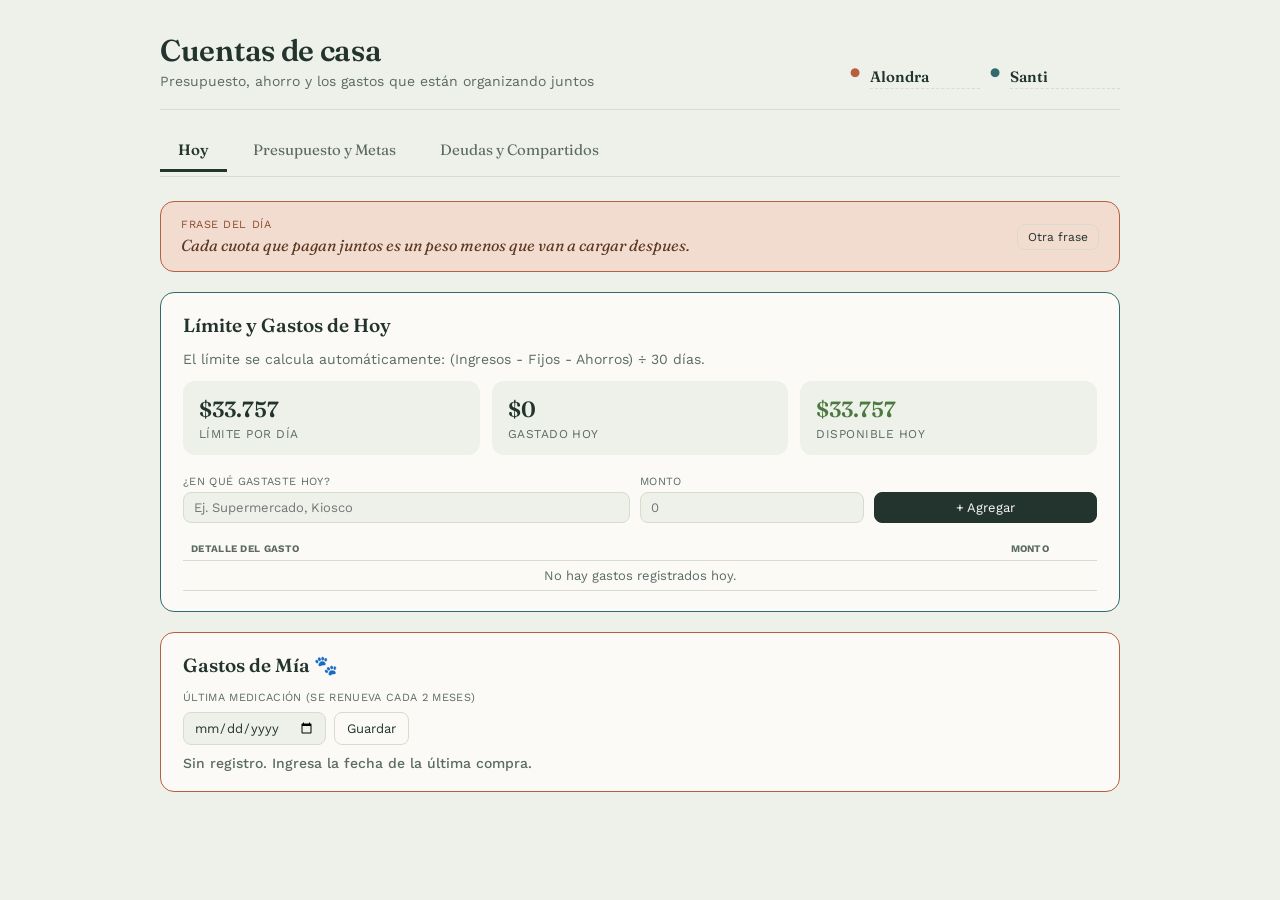
==== app-compartida.html @ b7a3400d "Mover archivos a la raiz" ====
<!DOCTYPE html>
<html lang="es">
<head>
<meta charset="UTF-8">
<meta name="viewport" content="width=device-width, initial-scale=1.0">
<title>Cuentas de casa</title>
<style>
@import url('https://fonts.googleapis.com/css2?family=Fraunces:opsz,wght@9..144,400;9..144,500;9..144,600&family=Work+Sans:wght@400;500;600&display=swap');

:root{
  --bg: #EEF1EA;
  --paper: #FBFAF6;
  --ink: #23342F;
  --ink-soft: #5B6B63;
  --line: #D8DBCE;
  --a: #B5603E;
  --a-soft: #F1DCCF;
  --b: #2F6B6E;
  --b-soft: #D9E8E6;
  --ocio: #6E5A9E;
  --ocio-soft: #E4DCF0;
  --good: #4A7A3D;
  --warn: #A8471F;
}
*{box-sizing:border-box;}
body{ margin:0; background:var(--bg); color:var(--ink); font-family:'Work Sans', sans-serif; padding: 32px 16px 80px; }
.wrap{max-width:960px; margin:0 auto;}
h1,h2,h3{font-family:'Fraunces', serif; font-weight:600; margin:0;}
h1{font-size:30px; letter-spacing:-.01em;}
h2{font-size:19px; margin-bottom:14px;}
h3{font-size:15px; margin-bottom:8px;}
.sub{color:var(--ink-soft); font-size:14px; margin-top:4px;}
header{display:flex; justify-content:space-between; align-items:flex-end; flex-wrap:wrap; gap:16px; margin-bottom:20px; padding-bottom:20px; border-bottom:1px solid var(--line);}
.names{display:flex; gap:10px; font-size:13px;}
.names input{border:none; background:transparent; font-family:'Fraunces', serif; font-size:15px; font-weight:600; width:110px; border-bottom:1px dashed var(--line); padding:2px 0; color:var(--ink);}
.names input:focus{outline:none; border-bottom-color:var(--ink);}
.tagA{color:var(--a);} .tagB{color:var(--b);}

.card{background:var(--paper); border:1px solid var(--line); border-radius:14px; padding:20px 22px; margin-bottom:20px; transition: box-shadow 0.2s;}
.card:hover { box-shadow: 0 8px 24px rgba(0,0,0,0.03); }

.quote-card{background:var(--a-soft); border:1px solid var(--a); border-radius:14px; padding:16px 20px; margin-bottom:20px; display:flex; justify-content:space-between; align-items:center; gap:14px; flex-wrap:wrap;}
.quote-label{font-size:11px; text-transform:uppercase; letter-spacing:.05em; color:#8A4B2C; margin-bottom:4px;}
.quote-text{font-family:'Fraunces', serif; font-style:italic; font-size:16px; color:#5C3821; max-width:640px;}

.balance{display:flex; align-items:center; gap:24px; padding:22px;}
.balance svg{flex-shrink:0;}
.balance-text{font-size:15px; line-height:1.5;}
.balance-text b{font-family:'Fraunces', serif; font-size:20px; display:block; margin-bottom:2px;}

.grid2{display:grid; grid-template-columns:1fr 1fr; gap:20px;}
@media(max-width:700px){.grid2{grid-template-columns:1fr;}}

.stat{background:var(--bg); border-radius:12px; padding:14px 16px;}
.stat .n{font-family:'Fraunces', serif; font-size:22px; font-weight:600;}
.stat .l{font-size:12px; color:var(--ink-soft); text-transform:uppercase; letter-spacing:.04em; margin-top: 4px;}
.stats-row{display:grid; grid-template-columns:repeat(3,1fr); gap:12px; margin-bottom:20px;}
.stats-row4{display:grid; grid-template-columns:repeat(4,1fr); gap:12px; margin-bottom:16px;}
@media(max-width:600px){
  .stats-row4{grid-template-columns:repeat(2,1fr);}
  .stats-row{grid-template-columns:1fr;}
}

.gasto{border:1px solid var(--line); border-radius:12px; padding:16px 18px; margin-bottom:14px; background:var(--paper); transition: transform 0.1s;}
.gasto:hover { transform: translateY(-2px); box-shadow: 0 4px 12px rgba(0,0,0,0.04); }
.gasto-top{display:flex; justify-content:space-between; align-items:flex-start; gap:10px; margin-bottom:10px;}
.gasto-nom{font-family:'Fraunces', serif; font-weight:600; font-size:17px;}
.gasto-cat{font-size:12px; color:var(--ink-soft); margin-top:2px;}
.gasto-monto{font-family:'Fraunces', serif; font-size:18px; text-align:right;}
.gasto-pend{font-size:12px; color:var(--ink-soft); text-align:right;}
.bar{height:8px; border-radius:5px; background:var(--line); overflow:hidden; margin:10px 0;}
.bar-fill{height:100%; background:var(--b); transition: width 0.4s ease;}
.gasto-row{display:flex; justify-content:space-between; align-items:center; font-size:13px; color:var(--ink-soft); flex-wrap:wrap; gap:8px;}
.pill{display:inline-flex; align-items:center; gap:5px; padding:3px 10px; border-radius:20px; font-size:12px;}
.pill-a{background:var(--a-soft); color:var(--a);}
.pill-b{background:var(--b-soft); color:var(--b);}
.pill-c{background:#EDEAE0; color:var(--ink-soft);}
.gasto-actions{display:flex; gap:8px;}

select, input[type=text], input[type=number], input[type=date]{
  font-family:'Work Sans', sans-serif; border:1px solid var(--line); background:var(--bg);
  border-radius:8px; padding:7px 10px; font-size:13px; color:var(--ink); transition: border-color 0.2s;
}
select:focus, input:focus { outline:none; border-color: var(--ink); }
button{
  font-family:'Work Sans', sans-serif; border:1px solid var(--line); background:transparent;
  border-radius:8px; padding:7px 12px; font-size:13px; cursor:pointer; color:var(--ink); transition: all 0.2s;
}
button:hover{background:var(--bg);}
button:active{transform: scale(0.97);}
button.primary{background:var(--ink); color:var(--paper); border-color:var(--ink);}
button.primary:hover{opacity:.88; background:var(--ink);}
button.small{padding:5px 10px; font-size:12px;}
button.danger{color: var(--warn); border-color: var(--line);}
button.danger:hover{background: #FDF2F0; border-color: var(--warn);}

.addform{display:none; margin-top:14px; padding-top:14px; border-top:1px dashed var(--line);}
.addform.show{display:block; animation: fadeIn 0.3s ease;}
@keyframes fadeIn { from { opacity: 0; transform: translateY(-5px); } to { opacity: 1; transform: translateY(0); } }

.form-row{display:flex; gap:10px; margin-bottom:10px; flex-wrap:wrap;}
.form-row > div{display:flex; flex-direction:column; gap:4px; flex: 1; min-width: 140px;}
.form-row label{font-size:11px; color:var(--ink-soft); text-transform:uppercase; letter-spacing:.03em;}

.legend{display:flex; gap:16px; font-size:12px; color:var(--ink-soft); margin-top:10px; flex-wrap:wrap;}
.legend span{display:inline-flex; align-items:center; gap:5px;}
.dot{width:9px; height:9px; border-radius:50%; display:inline-block;}

.hist{font-size:12px; color:var(--ink-soft); margin-top:8px;}
.hist div{display:flex; justify-content:space-between; padding:3px 0; border-top:1px solid var(--line);}

.check-table{width:100%; border-collapse:collapse; font-size:13px; margin-top:6px;}
.check-table th{text-align:left; font-size:10px; color:var(--ink-soft); text-transform:uppercase; letter-spacing:.03em; padding:6px 8px; border-bottom:1px solid var(--line);}
.check-table td{padding:7px 8px; border-bottom:1px solid var(--line); vertical-align:middle;}
.check-table tr.done .item-name{text-decoration:line-through; color:var(--ink-soft);}
.check-table input[type=checkbox]{width:16px; height:16px; accent-color:var(--b); cursor:pointer;}
.check-table input[type=number]{width:100%; max-width:80px; padding:5px 8px;}
.cat-badge{font-size:11px; padding:3px 9px; border-radius:10px; white-space:nowrap;}
.cat-fijo{background:#E7E3D6; color:#6B5D3D;}
.cat-ocio{background:var(--ocio-soft); color:var(--ocio);}
.cat-ahorro{background:var(--b-soft); color:var(--b);}
.item-name{font-weight:500;}

.meta-bar{height:16px; border-radius:9px; background:var(--line); overflow:hidden; margin:12px 0 6px;}
.meta-fill{height:100%; background:var(--b); transition:width .4s ease;}
.meta-nums{display:flex; justify-content:space-between; font-size:13px; color:var(--ink-soft);}
.meta-nums b{color:var(--ink); font-family:'Fraunces', serif; font-size:16px;}

.note{font-size:12px; color:var(--ink-soft); margin-top:24px; text-align:center; line-height:1.6;}

/* Progress bar danger state */
.text-danger { color: var(--warn) !important; }
.bg-danger { background-color: var(--warn) !important; }

/* Tabs styling */
.tabs { display: flex; gap: 8px; margin-bottom: 24px; overflow-x: auto; padding-bottom: 4px; border-bottom: 1px solid var(--line); }
.tab-btn { background: transparent; border: none; font-family: 'Fraunces', serif; font-size: 15px; color: var(--ink-soft); padding: 10px 18px; cursor: pointer; border-radius: 8px 8px 0 0; transition: all 0.2s; white-space: nowrap; border-bottom: 3px solid transparent; }
.tab-btn:hover { background: var(--paper); color: var(--ink); }
.tab-btn.active { color: var(--ink); border-bottom-color: var(--ink); font-weight: 600; }
.tab-content { display: none; animation: fadeIn 0.3s ease; }
.tab-content.active { display: block; }
</style>
</head>
<body>
<div class="wrap">

<header>
  <div>
    <h1>Cuentas de casa</h1>
    <div class="sub">Presupuesto, ahorro y los gastos que están organizando juntos</div>
  </div>
  <div class="names">
    <span class="tagA">●</span><input id="nameA" value="Alondra">
    <span class="tagB">●</span><input id="nameB" value="Santi">
  </div>
</header>

<div class="tabs">
  <button class="tab-btn active" id="btn-tab-hoy" onclick="switchTab('tab-hoy')">Hoy</button>
  <button class="tab-btn" id="btn-tab-mensual" onclick="switchTab('tab-mensual')">Presupuesto y Metas</button>
  <button class="tab-btn" id="btn-tab-compartido" onclick="switchTab('tab-compartido')">Deudas y Compartidos</button>
</div>

<!-- ================= TAB: HOY ================= -->
<div id="tab-hoy" class="tab-content active">
    <div class="quote-card">
      <div>
        <div class="quote-label">Frase del día</div>
        <div class="quote-text" id="quoteText"></div>
      </div>
      <button class="small" id="btnOtraFrase">Otra frase</button>
    </div>

    <div class="card" style="border-color: var(--b);">
      <h2>Límite y Gastos de Hoy</h2>
      <div class="sub" style="margin-bottom: 14px;">El límite se calcula automáticamente: (Ingresos - Fijos - Ahorros) ÷ 30 días.</div>
      
      <div class="stats-row">
        <div class="stat"><div class="n" id="dailyLimitOut">$0</div><div class="l">Límite por día</div></div>
        <div class="stat"><div class="n" id="dailySpentOut">$0</div><div class="l">Gastado hoy</div></div>
        <div class="stat"><div class="n" id="dailyRemainOut">$0</div><div class="l">Disponible hoy</div></div>
      </div>

      <div class="form-row" style="align-items: flex-end;">
        <div style="flex:2;"><label>¿En qué gastaste hoy?</label><input type="text" id="gdDesc" placeholder="Ej. Supermercado, Kiosco"></div>
        <div style="flex:1;"><label>Monto</label><input type="number" id="gdMonto" placeholder="0"></div>
        <div><button class="primary" id="btnAddGd">+ Agregar</button></div>
      </div>

      <table class="check-table" style="margin-top:14px;">
        <thead>
          <tr><th>Detalle del gasto</th><th style="text-align:right">Monto</th><th style="width: 40px;"></th></tr>
        </thead>
        <tbody id="gdList">
          <!-- Gastos diarios se renderizan aquí -->
        </tbody>
      </table>
    </div>

    <div class="card" style="border-color: var(--a);">
      <h2>Gastos de Mía 🐾</h2>
      <div class="form-row">
        <div>
          <label>Última Medicación (Se renueva cada 2 meses)</label>
          <div style="display: flex; gap: 8px; margin-top: 4px;">
            <input type="date" id="miaMedsDate">
            <button id="btnSaveMiaMeds">Guardar</button>
          </div>
        </div>
      </div>
      <div class="sub" id="miaMedsStatus" style="margin-top:5px; font-weight: 500;"></div>
    </div>
</div>

<!-- ================= TAB: MENSUAL ================= -->
<div id="tab-mensual" class="tab-content">
    <div class="card">
      <h2>Meta de ahorro</h2>
      <div class="form-row">
        <div><label>¿Para qué están ahorrando?</label><input type="text" id="metaNombre" placeholder="Ej. Escapada de fin de semana" style="width:260px;"></div>
        <div><label>Objetivo</label><input type="number" id="metaObjetivo" placeholder="0"></div>
      </div>
      <div class="meta-bar"><div class="meta-fill" id="metaFill" style="width:0%"></div></div>
      <div class="meta-nums">
        <span>Ahorrado: <b id="metaAhorrado">$0</b></span>
        <span id="metaPct">0%</span>
        <span>Meta: <b id="metaObjetivoOut">$0</b></span>
      </div>
      <div class="sub" id="metaMsg" style="margin-top:10px;"></div>
    </div>

    <div class="card">
      <h2>Presupuesto del mes</h2>
      <div class="form-row">
        <div><label>Ingresos del mes</label><input type="number" id="pIngresos" placeholder="0"></div>
      </div>
      <div class="stats-row4" id="presuStats"></div>
      <div class="grid2">
        <div>
          <table class="check-table">
            <thead><tr><th></th><th>Gasto</th><th>Categoría</th><th>Presup.</th><th>Real</th><th></th></tr></thead>
            <tbody id="checkBody"></tbody>
          </table>
          <div class="form-row" style="margin-top:12px; align-items: flex-end;">
            <div style="flex:2;"><label>Nuevo gasto</label><input type="text" id="cNombre" placeholder="Ej. Internet"></div>
            <div style="flex:1.5;"><label>Categoría</label>
              <select id="cCategoria">
                <option value="fijo">Gasto fijo</option>
                <option value="ocio">Ocio</option>
                <option value="ahorro">Ahorro</option>
              </select>
            </div>
            <div style="flex:1;"><label>Presupuesto</label><input type="number" id="cPresupuesto" placeholder="0"></div>
            <div><button id="btnAddItem">+ Agregar</button></div>
          </div>
        </div>
        <div>
          <svg id="presuDonut" viewBox="0 0 200 200" width="100%" style="max-width:200px; display:block; margin:0 auto;"></svg>
          <div class="legend" id="presuLegend" style="justify-content:center;"></div>
        </div>
      </div>
    </div>

    <div class="card">
      <h2>Reparto por categoría</h2>
      <svg id="donut" viewBox="0 0 200 200" width="100%" style="max-width:220px; display:block; margin:0 auto;"></svg>
      <div class="legend" id="donutLegend"></div>
    </div>
</div>

<!-- ================= TAB: COMPARTIDO ================= -->
<div id="tab-compartido" class="tab-content">
    <div class="card">
      <h2>Gastos compartidos / Deudas grandes</h2>
      <div id="gastosList"></div>
      <button id="btnAddGasto">+ Agregar gasto o deuda</button>
      <div class="addform" id="addForm">
        <div class="form-row">
          <div style="flex:2;"><label>Nombre</label><input type="text" id="fNombre" placeholder="Ej. Colchón"></div>
          <div style="flex:1;"><label>Categoría</label>
            <select id="fCategoria">
              <option value="hogar">Hogar</option>
              <option value="salud">Salud</option>
              <option value="comida">Comida</option>
              <option value="cuentas">Cuentas / servicios</option>
              <option value="otro">Otro</option>
            </select>
          </div>
        </div>
        <div class="form-row">
          <div><label>Monto total</label><input type="number" id="fMonto" placeholder="0"></div>
          <div><label>Tipo</label>
            <select id="fTipo">
              <option value="unico">Monto fijo (a pagar de a poco)</option>
              <option value="cuotas">En cuotas</option>
            </select>
          </div>
          <div id="fCuotasWrap"><label>Cuotas</label><input type="number" id="fCuotas" placeholder="11" value="11"></div>
        </div>
        <div class="form-row">
          <div><label>¿Quién lo paga?</label>
            <select id="fResp">
              <option value="compartido">Compartido</option>
              <option value="A">Solo quien pone nombre A</option>
              <option value="B">Solo quien pone nombre B</option>
            </select>
          </div>
          <div id="fSplitWrap"><label>% que pone A</label><input type="number" id="fSplit" value="50" min="0" max="100"></div>
        </div>
        <div style="margin-top: 10px;">
          <button class="primary" id="btnSaveGasto">Guardar gasto</button>
          <button id="btnCancelGasto">Cancelar</button>
        </div>
      </div>
    </div>

    <div class="card">
      <h2>Progreso de Cuotas</h2>
      <svg id="cuotasChart" viewBox="0 0 320 160" width="100%"></svg>
      <div class="legend">
        <span><span class="dot" style="background:#2F6B6E"></span>Pagada</span>
        <span><span class="dot" style="background:#D8DBCE"></span>Pendiente</span>
      </div>
    </div>

    <div class="card" style="display:flex; justify-content:space-between; align-items:center; flex-wrap:wrap; gap:10px;">
      <div>
        <div style="font-weight:500; font-size:14px;">Copia de seguridad</div>
        <div class="sub" id="storageStatus"></div>
      </div>
      <div style="display:flex; gap:8px;">
        <button id="btnExport">Descargar copia (.json)</button>
        <button id="btnImport">Cargar copia</button>
        <input type="file" id="fileImport" accept=".json" style="display:none;">
      </div>
    </div>

    <div class="note" id="footerNote"></div>
</div>

</div>

<script>
const STORAGE_KEY = 'cuentas-casa-datos';
let CLOUD_URL = 'https://script.google.com/macros/s/AKfycbwxv4SPFOPj7-KLN2DD1sesVmrfHoYRKPfkDCVQM2PfeYvFuwprsEBL4oInO6MV0mfR-w/exec';
let isSyncing = false;

const FRASES = [
  "Cada peso que no gastan hoy es un paso mas cerca de esa escapada que suenan hacer juntos.",
  "No es dejar de gastar: es elegir gastar en lo que de verdad los hace felices.",
  "El ahorro de este mes es la sonrisa del proximo viaje.",
  "Antes de comprar, preguntense: esto nos acerca o nos aleja de lo que queremos lograr.",
  "Pequenos ahorros, hoy. Grandes planes, manana.",
  "Gastar con cabeza hoy es invertir en el 'nosotros' de manana.",
  "La disciplina de este mes es la libertad del que viene.",
  "No se trata de privarse, se trata de priorizar lo que realmente importa.",
  "Cada cuota que pagan juntos es un peso menos que van a cargar despues.",
  "El mejor regalo que se pueden hacer como pareja es tranquilidad financiera.",
  "Anotar los gastos ya es la mitad del ahorro.",
  "Lo que no se gasta hoy, se disfruta el doble manana."
];

function pickQuote(){
  const el = document.getElementById('quoteText');
  const f = FRASES[Math.floor(Math.random()*FRASES.length)];
  el.textContent = f;
}

let state = {
  nameA: 'Alondra',
  nameB: 'Santi',
  gastosDiarios: [], 
  miaMedsLastDate: '',
  gastos: [
    {id:'colchon', nombre:'Cama (11 Cuotas)', categoria:'hogar', tipo:'cuotas', monto:116000, cuotas:11, responsable:'compartido', split:50, pagos:[]}
  ],
  presupuesto: {
    ingresos: 1042723,
    items: [
      {id:'p1', nombre:'Comida de Mía', categoria:'fijo', presupuesto:30000, actual:0, pagado:false},
      {id:'p2', nombre:'Casa', categoria:'fijo', presupuesto:0, actual:0, pagado:false}
    ]
  },
  meta: { nombre:'Algo lindo para los dos', objetivo:0, ahorrado:0 }
};

function ensureShape(){
  if(!state.presupuesto) state.presupuesto = {ingresos:0, items:[]};
  if(!Array.isArray(state.presupuesto.items)) state.presupuesto.items = [];
  if(!state.meta) state.meta = {nombre:'Algo lindo para los dos', objetivo:0, ahorrado:0};
  if(!Array.isArray(state.gastos)) state.gastos = [];
  if(!Array.isArray(state.gastosDiarios)) state.gastosDiarios = [];
  if(typeof state.miaMedsLastDate === 'undefined') state.miaMedsLastDate = '';
}

async function loadState(){
  try {
    let loadedFromCloud = false;
    if(CLOUD_URL) {
      document.getElementById('storageStatus').textContent = 'Sincronizando... ⏳';
      const res = await fetch(CLOUD_URL);
      const text = await res.text();
      if(text && text.length > 5 && text !== "{}") {
        try {
          const cloudData = JSON.parse(text);
          if(cloudData && cloudData.presupuesto) {
            state = Object.assign(state, cloudData);
            loadedFromCloud = true;
          }
        } catch(err) {}
      }
    }
    
    if(!loadedFromCloud) {
      const raw = localStorage.getItem(STORAGE_KEY);
      if(raw) {
        state = Object.assign(state, JSON.parse(raw));
        if(CLOUD_URL) { setTimeout(saveState, 1500); }
      }
    }
  } catch(e) {
    console.error("Error al cargar datos", e);
  }
  ensureShape();
  
  const statusEl = document.getElementById('storageStatus');
  const footEl = document.getElementById('footerNote');
  if(CLOUD_URL) {
      statusEl.textContent = '✅ Sincronizado en Google Sheets';
      footEl.textContent = 'La aplicación está conectada. Los cambios se actualizan en los celulares al instante.';
  } else {
      statusEl.textContent = 'Guardando en este navegador (Falta conectar)';
      footEl.textContent = 'Por ahora se está guardando localmente hasta que conectemos Google Sheets.';
  }
  
  pickQuote();
  render();
}

async function saveState(){
  try{
    localStorage.setItem(STORAGE_KEY, JSON.stringify(state)); // Backup local
    if(CLOUD_URL && !isSyncing) {
        isSyncing = true;
        document.getElementById('storageStatus').textContent = 'Guardando en la nube... ☁️';
        await fetch(CLOUD_URL, {
            method: 'POST',
            body: JSON.stringify(state)
        });
        document.getElementById('storageStatus').textContent = '✅ Sincronizado en Google Sheets';
        isSyncing = false;
    }
  }catch(e){
    console.error("Error al guardar en la nube", e);
    isSyncing = false;
  }
}

document.addEventListener("visibilitychange", () => {
    if (document.visibilityState === "visible") {
        loadState();
    }
});

window.switchTab = function(tabId) {
  document.querySelectorAll('.tab-content').forEach(el => el.classList.remove('active'));
  document.querySelectorAll('.tab-btn').forEach(el => el.classList.remove('active'));
  
  document.getElementById(tabId).classList.add('active');
  document.getElementById('btn-' + tabId).classList.add('active');
};

document.getElementById('btnOtraFrase').addEventListener('click', pickQuote);

document.getElementById('btnExport').addEventListener('click', ()=>{
  const blob = new Blob([JSON.stringify(state, null, 2)], {type:'application/json'});
  const url = URL.createObjectURL(blob);
  const a = document.createElement('a');
  a.href = url; a.download = 'cuentas-casa-copia.json';
  a.click();
  URL.revokeObjectURL(url);
});

document.getElementById('btnImport').addEventListener('click', ()=>{
  document.getElementById('fileImport').click();
});

document.getElementById('fileImport').addEventListener('change', (e)=>{
  const file = e.target.files[0];
  if(!file) return;
  const reader = new FileReader();
  reader.onload = async (ev)=>{
    try{
      const data = JSON.parse(ev.target.result);
      if(data && data.gastos){
        state = Object.assign(state, data);
        ensureShape();
        await saveState();
        render();
        alert('Copia cargada correctamente.');
      }
    }catch(err){ alert('No se pudo leer ese archivo.'); }
  };
  reader.readAsText(file);
});

function fmt(n){ return '$' + Math.round(n||0).toLocaleString('es-AR'); }
function getTodayDate() {
    return new Date().toISOString().split('T')[0];
}

function renderGastosDiarios() {
  const fijos = state.presupuesto.items.filter(i=>i.categoria==='fijo').reduce((s,i)=>s+i.presupuesto,0);
  const ahorro = state.presupuesto.items.filter(i=>i.categoria==='ahorro').reduce((s,i)=>s+i.presupuesto,0);
  const disponibleTotal = Math.max(0, (state.presupuesto.ingresos || 0) - fijos - ahorro);
  
  const limiteDiario = disponibleTotal / 30;

  const todayStr = getTodayDate();
  const gastosHoy = state.gastosDiarios.filter(g => g.fecha === todayStr);
  const gastadoHoy = gastosHoy.reduce((s, g) => s + g.monto, 0);
  const restante = limiteDiario - gastadoHoy;

  document.getElementById('dailyLimitOut').textContent = fmt(limiteDiario);
  document.getElementById('dailySpentOut').textContent = fmt(gastadoHoy);
  const remainEl = document.getElementById('dailyRemainOut');
  remainEl.textContent = fmt(restante);
  remainEl.style.color = restante < 0 ? 'var(--warn)' : 'var(--good)';

  const listEl = document.getElementById('gdList');
  if (gastosHoy.length === 0) {
    listEl.innerHTML = '<tr><td colspan="3" style="text-align:center; color:var(--ink-soft)">No hay gastos registrados hoy.</td></tr>';
  } else {
    listEl.innerHTML = gastosHoy.map(g => `
      <tr>
        <td class="item-name">${g.desc}</td>
        <td style="text-align:right"><b>${fmt(g.monto)}</b></td>
        <td style="text-align:right"><button class="small danger" onclick="borrarGastoDiario('${g.id}')" title="Borrar gasto">❌</button></td>
      </tr>
    `).join('');
  }
}

document.getElementById('btnAddGd').addEventListener('click', async () => {
  const desc = document.getElementById('gdDesc').value.trim();
  const monto = parseFloat(document.getElementById('gdMonto').value);
  if (desc && monto > 0) {
    state.gastosDiarios.push({
      id: 'gd' + Date.now(),
      desc,
      monto,
      fecha: getTodayDate()
    });
    document.getElementById('gdDesc').value = '';
    document.getElementById('gdMonto').value = '';
    await saveState();
    render();
  }
});

window.borrarGastoDiario = async function(id) {
  if(confirm("¿Seguro que querés borrar este gasto de hoy?")) {
    state.gastosDiarios = state.gastosDiarios.filter(g => g.id !== id);
    await saveState();
    render();
  }
};

function renderMiaMeds() {
  document.getElementById('miaMedsDate').value = state.miaMedsLastDate;
  const statusEl = document.getElementById('miaMedsStatus');
  
  if (state.miaMedsLastDate) {
    const lastDate = new Date(state.miaMedsLastDate);
    const today = new Date();
    const diffMonths = (today.getFullYear() - lastDate.getFullYear()) * 12 + (today.getMonth() - lastDate.getMonth());
    
    if (diffMonths >= 2) {
      statusEl.textContent = '⚠️ Atención: Ya pasaron 2 meses, toca comprar medicación.';
      statusEl.style.color = 'var(--warn)';
    } else {
      statusEl.textContent = '✅ Medicación al día (Menos de 2 meses).';
      statusEl.style.color = 'var(--good)';
    }
  } else {
    statusEl.textContent = 'Sin registro. Ingresa la fecha de la última compra.';
    statusEl.style.color = 'var(--ink-soft)';
  }
}

document.getElementById('btnSaveMiaMeds').addEventListener('click', async () => {
  state.miaMedsLastDate = document.getElementById('miaMedsDate').value;
  await saveState();
  render();
});

function gastoPagado(g){ return (g.pagos||[]).reduce((s,p)=>s+p.monto,0); }
function gastoPendiente(g){ return Math.max(0, g.monto - gastoPagado(g)); }

function renderGastos(){
  const A = document.getElementById('nameA').value || 'A';
  const B = document.getElementById('nameB').value || 'B';
  const list = document.getElementById('gastosList');
  list.innerHTML = state.gastos.map(g=>{
    const pagado = gastoPagado(g);
    const pend = gastoPendiente(g);
    const pct = g.monto>0 ? Math.min(100, pagado/g.monto*100) : 0;
    const respLabel = g.responsable==='compartido' ? `<span class="pill pill-c">Compartido ${g.split}/${100-g.split}</span>` :
      g.responsable==='A' ? `<span class="pill pill-a">${A}</span>` : `<span class="pill pill-b">${B}</span>`;
    const cuotaInfo = g.tipo==='cuotas' ? ` · ${(g.pagos||[]).length}/${g.cuotas} cuotas` : '';
    const hist = (g.pagos||[]).slice(-3).reverse().map(p=>`<div><span>${p.por==='A'?A:B} — ${p.fecha}</span><span>${fmt(p.monto)}</span></div>`).join('');
    return `
      <div class="gasto">
        <div class="gasto-top">
          <div>
            <div class="gasto-nom">${g.nombre}</div>
            <div class="gasto-cat">${g.categoria}${cuotaInfo}</div>
          </div>
          <div>
            <div class="gasto-monto">${fmt(g.monto)}</div>
            <div class="gasto-pend">${pend>0? 'faltan '+fmt(pend) : 'pagado'}</div>
          </div>
        </div>
        <div class="bar"><div class="bar-fill" style="width:${pct}%"></div></div>
        <div class="gasto-row">
          ${respLabel}
          <div class="gasto-actions">
            <button class="small" onclick="registrarPago('${g.id}')">+ Registrar pago</button>
            <button class="small" onclick="editarGasto('${g.id}')">Editar</button>
            <button class="small danger" onclick="borrarGasto('${g.id}')">Borrar</button>
          </div>
        </div>
        ${hist? '<div class="hist">'+hist+'</div>' : ''}
      </div>
    `;
  }).join('') || '<div class="sub">Todavía no cargaste gastos o deudas grandes.</div>';
}

function renderDonut(){
  const cats = {};
  state.gastos.forEach(g=>{ cats[g.categoria] = (cats[g.categoria]||0) + g.monto; });
  const total = Object.values(cats).reduce((a,b)=>a+b,0);
  const colors = {salud:'#B5603E', hogar:'#2F6B6E', comida:'#8B9A5B', cuentas:'#6E5A9E', otro:'#9A8B6E'};
  const svg = document.getElementById('donut');
  if(total<=0){ svg.innerHTML = '<circle cx="100" cy="100" r="70" fill="none" stroke="#D8DBCE" stroke-width="24"/><text x="100" y="104" text-anchor="middle" font-size="11" fill="#5B6B63">Cargá montos para ver el gráfico</text>'; document.getElementById('donutLegend').innerHTML=''; return; }
  let acc = 0, paths = '';
  const legend = [];
  Object.entries(cats).forEach(([cat, val])=>{
    if(val<=0) return;
    const frac = val/total;
    const start = acc * 2*Math.PI - Math.PI/2; acc += frac;
    const end = acc * 2*Math.PI - Math.PI/2;
    const x1 = 100 + 70*Math.cos(start), y1 = 100 + 70*Math.sin(start);
    const x2 = 100 + 70*Math.cos(end), y2 = 100 + 70*Math.sin(end);
    const large = frac > 0.5 ? 1 : 0;
    const col = colors[cat] || '#999';
    paths += `<path d="M100 100 L${x1} ${y1} A70 70 0 ${large} 1 ${x2} ${y2} Z" fill="${col}" opacity="0.85"/>`;
    legend.push(`<span><span class="dot" style="background:${col}"></span>${cat} — ${fmt(val)}</span>`);
  });
  paths += `<circle cx="100" cy="100" r="38" fill="#FBFAF6"/>`;
  svg.innerHTML = paths;
  document.getElementById('donutLegend').innerHTML = legend.join('');
}

function renderCuotasChart(){
  const cuotasGastos = state.gastos.filter(x=>x.tipo==='cuotas');
  const svg = document.getElementById('cuotasChart');
  if(cuotasGastos.length === 0){ svg.innerHTML = '<text x="10" y="80" fill="#5B6B63" font-size="12">No hay deudas en cuotas cargadas.</text>'; return; }
  
  const g = cuotasGastos[0];
  const n = g.cuotas;
  const paid = (g.pagos||[]).length;
  const w = 320, padB = 20, barW = Math.max(4, Math.min(20, (w-20)/n - 4));
  let bars = `<text x="10" y="15" fill="#5B6B63" font-size="11">${g.nombre}</text>`;
  for(let i=0;i<n;i++){
    const x = 10 + i*((w-20)/n);
    const filled = i < paid;
    const bh = 100;
    bars += `<rect x="${x}" y="${padB}" width="${barW}" height="${bh}" rx="2" fill="${filled? '#2F6B6E':'#D8DBCE'}"/>`;
    if(i%2===0 || n<=12) bars += `<text x="${x+barW/2}" y="${padB+bh+14}" font-size="9" fill="#5B6B63" text-anchor="middle">${i+1}</text>`;
  }
  svg.innerHTML = bars;
}

function catLabel(c){ return c==='fijo' ? 'Gasto fijo' : c==='ocio' ? 'Ocio' : 'Ahorro'; }
function catClass(c){ return c==='fijo' ? 'cat-fijo' : c==='ocio' ? 'cat-ocio' : 'cat-ahorro'; }

function renderChecklist(){
  const body = document.getElementById('checkBody');
  body.innerHTML = state.presupuesto.items.map(it=>`
    <tr class="${it.pagado?'done':''}">
      <td><input type="checkbox" ${it.pagado?'checked':''} onchange="toggleItem('${it.id}', this.checked)"></td>
      <td class="item-name">${it.nombre}</td>
      <td><span class="cat-badge ${catClass(it.categoria)}">${catLabel(it.categoria)}</span></td>
      <td><input type="number" value="${it.presupuesto}" onchange="updateItem('${it.id}','presupuesto',this.value)"></td>
      <td><input type="number" value="${it.actual}" onchange="updateItem('${it.id}','actual',this.value)"></td>
      <td><button class="small danger" onclick="removeItem('${it.id}')">×</button></td>
    </tr>
  `).join('');
}

window.toggleItem = async function(id, val){
  const it = state.presupuesto.items.find(x=>x.id===id);
  if(it){ it.pagado = val; await saveState(); render(); }
};
window.updateItem = async function(id, field, val){
  const it = state.presupuesto.items.find(x=>x.id===id);
  if(it){ it[field] = parseFloat(val) || 0; await saveState(); render(); }
};
window.removeItem = async function(id){
  state.presupuesto.items = state.presupuesto.items.filter(x=>x.id!==id);
  await saveState(); render();
};

document.getElementById('btnAddItem').addEventListener('click', async ()=>{
  const nombre = document.getElementById('cNombre').value.trim();
  if(!nombre) return;
  state.presupuesto.items.push({
    id: 'p'+Date.now(),
    nombre,
    categoria: document.getElementById('cCategoria').value,
    presupuesto: parseFloat(document.getElementById('cPresupuesto').value)||0,
    actual: 0,
    pagado:false
  });
  document.getElementById('cNombre').value = '';
  document.getElementById('cPresupuesto').value = '';
  await saveState(); render();
});

document.getElementById('pIngresos').addEventListener('change', async e=>{
  state.presupuesto.ingresos = parseFloat(e.target.value)||0;
  await saveState(); render();
});

function renderPresupuesto(){
  document.getElementById('pIngresos').value = state.presupuesto.ingresos || '';
  const items = state.presupuesto.items;
  const sum = (cat, field) => items.filter(i=>i.categoria===cat).reduce((s,i)=>s+(i[field]||0),0);
  const fijoReal = sum('fijo','actual');
  const ocioReal = sum('ocio','actual');
  const ahorroReal = sum('ahorro','actual');
  const totalGastado = fijoReal + ocioReal;
  const disponible = (state.presupuesto.ingresos||0) - totalGastado - ahorroReal;
  document.getElementById('presuStats').innerHTML = `
    <div class="stat"><div class="n">${fmt(state.presupuesto.ingresos)}</div><div class="l">Ingresos</div></div>
    <div class="stat"><div class="n">${fmt(totalGastado)}</div><div class="l">Total gastado</div></div>
    <div class="stat"><div class="n">${fmt(ahorroReal)}</div><div class="l">Ahorrado este mes</div></div>
    <div class="stat"><div class="n" style="color:${disponible<0?'#A8471F':'#4A7A3D'}">${fmt(disponible)}</div><div class="l">Disponible</div></div>
  `;
  renderChecklist();
  renderPresuDonut(fijoReal, ocioReal, ahorroReal, Math.max(0,disponible));
  return {ahorroReal, disponible, totalGastado};
}

function renderPresuDonut(fijo, ocio, ahorro, disp){
  const data = [
    {label:'Gastos fijos', val:fijo, col:'#B5603E'},
    {label:'Ocio', val:ocio, col:'#6E5A9E'},
    {label:'Ahorro', val:ahorro, col:'#2F6B6E'},
    {label:'Disponible', val:disp, col:'#D8DBCE'}
  ];
  const total = data.reduce((s,d)=>s+d.val,0);
  const svg = document.getElementById('presuDonut');
  const legendEl = document.getElementById('presuLegend');
  if(total<=0){ svg.innerHTML = '<circle cx="100" cy="100" r="70" fill="none" stroke="#D8DBCE" stroke-width="24"/>'; legendEl.innerHTML=''; return; }
  let acc = 0, paths = '';
  const legend = [];
  data.forEach(d=>{
    if(d.val<=0) return;
    const frac = d.val/total;
    const start = acc * 2*Math.PI - Math.PI/2; acc += frac;
    const end = acc * 2*Math.PI - Math.PI/2;
    const x1 = 100 + 70*Math.cos(start), y1 = 100 + 70*Math.sin(start);
    const x2 = 100 + 70*Math.cos(end), y2 = 100 + 70*Math.sin(end);
    const large = frac > 0.5 ? 1 : 0;
    paths += `<path d="M100 100 L${x1} ${y1} A70 70 0 ${large} 1 ${x2} ${y2} Z" fill="${d.col}" opacity="0.9"/>`;
    legend.push(`<span><span class="dot" style="background:${d.col}"></span>${d.label} — ${fmt(d.val)}</span>`);
  });
  paths += `<circle cx="100" cy="100" r="38" fill="#FBFAF6"/>`;
  svg.innerHTML = paths;
  document.getElementById('donutLegend').innerHTML = legend.join('');
}

document.getElementById('metaNombre').addEventListener('change', async e=>{ state.meta.nombre = e.target.value; await saveState(); render(); });
document.getElementById('metaObjetivo').addEventListener('change', async e=>{ state.meta.objetivo = parseFloat(e.target.value)||0; await saveState(); render(); });

function renderMeta(ahorroReal){
  document.getElementById('metaNombre').value = state.meta.nombre;
  document.getElementById('metaObjetivo').value = state.meta.objetivo || '';
  const objetivo = state.meta.objetivo || 0;
  const ahorrado = ahorroReal || 0;
  const pct = objetivo>0 ? Math.min(100, ahorrado/objetivo*100) : 0;
  document.getElementById('metaFill').style.width = pct + '%';
  document.getElementById('metaAhorrado').textContent = fmt(ahorrado);
  document.getElementById('metaObjetivoOut').textContent = fmt(objetivo);
  document.getElementById('metaPct').textContent = Math.round(pct) + '%';
  const msg = document.getElementById('metaMsg');
  if(objetivo<=0){
    msg.textContent = 'Ponele un número a la meta y cada ahorro que carguen arriba va a ir llenando esta barra.';
  } else if(pct>=100){
    msg.textContent = '¡Llegaron a la meta! Es momento de disfrutarla, se lo ganaron.';
  } else if(pct>=70){
    msg.textContent = 'Están cerca. No aflojen justo ahora.';
  } else if(pct>=30){
    msg.textContent = 'Vamos bien. Cada gasto que evitan hoy suma directo a esto.';
  } else {
    msg.textContent = 'Recién arrancando. Lo que no se gasta de más este mes, se convierte en esto.';
  }
}

function render(){
  document.getElementById('nameA').value = state.nameA;
  document.getElementById('nameB').value = state.nameB;
  
  renderGastosDiarios();
  renderMiaMeds();
  
  const {ahorroReal} = renderPresupuesto();
  renderMeta(ahorroReal);
  renderGastos();
  renderDonut();
  renderCuotasChart();
}

document.getElementById('nameA').addEventListener('change', e=>{ state.nameA = e.target.value; saveState(); render(); });
document.getElementById('nameB').addEventListener('change', e=>{ state.nameB = e.target.value; saveState(); render(); });

document.getElementById('btnAddGasto').addEventListener('click', ()=>{ document.getElementById('addForm').classList.add('show'); });
document.getElementById('btnCancelGasto').addEventListener('click', ()=>{ document.getElementById('addForm').classList.remove('show'); });
document.getElementById('fTipo').addEventListener('change', e=>{ document.getElementById('fCuotasWrap').style.display = e.target.value==='cuotas' ? 'flex' : 'none'; });
document.getElementById('fResp').addEventListener('change', e=>{ document.getElementById('fSplitWrap').style.display = e.target.value==='compartido' ? 'flex' : 'none'; });

document.getElementById('btnSaveGasto').addEventListener('click', async ()=>{
  const nombre = document.getElementById('fNombre').value.trim();
  if(!nombre) return;
  const g = {
    id: 'g' + Date.now(),
    nombre,
    categoria: document.getElementById('fCategoria').value,
    tipo: document.getElementById('fTipo').value,
    monto: parseFloat(document.getElementById('fMonto').value) || 0,
    responsable: document.getElementById('fResp').value,
    split: parseFloat(document.getElementById('fSplit').value) || 50,
    pagos: []
  };
  if(g.tipo==='cuotas') g.cuotas = parseInt(document.getElementById('fCuotas').value) || 12;
  state.gastos.push(g);
  document.getElementById('addForm').classList.remove('show');
  document.getElementById('fNombre').value = '';
  document.getElementById('fMonto').value = '';
  await saveState(); render();
});

window.registrarPago = async function(id){
  const g = state.gastos.find(x=>x.id===id);
  if(!g) return;
  const A = document.getElementById('nameA').value || 'A';
  const B = document.getElementById('nameB').value || 'B';
  const quien = prompt(`¿Quién paga esta vez? Escribí "A" para ${A} o "B" para ${B}`, 'A');
  if(quien !== 'A' && quien !== 'B') return;
  let sugerido = g.tipo==='cuotas' ? (g.monto/g.cuotas) : gastoPendiente(g);
  const montoStr = prompt('Monto del pago', Math.round(sugerido));
  const monto = parseFloat(montoStr);
  if(!monto || monto<=0) return;
  g.pagos = g.pagos || [];
  g.pagos.push({por: quien, monto, fecha: new Date().toLocaleDateString('es-AR')});
  await saveState(); render();
};

window.editarGasto = async function(id){
  const g = state.gastos.find(x=>x.id===id);
  if(!g) return;
  const nuevoMonto = prompt('Monto total de "'+g.nombre+'"', g.monto);
  if(nuevoMonto === null) return;
  g.monto = parseFloat(nuevoMonto) || 0;
  if(g.tipo==='cuotas'){
    const nuevasCuotas = prompt('Cantidad de cuotas', g.cuotas);
    if(nuevasCuotas !== null) g.cuotas = parseInt(nuevasCuotas) || g.cuotas;
  }
  await saveState(); render();
};

window.borrarGasto = async function(id){
  if(!confirm('¿Seguro que querés borrar este gasto/deuda grande?')) return;
  state.gastos = state.gastos.filter(x=>x.id!==id);
  await saveState(); render();
};

loadState();
</script>
</body>
</html>
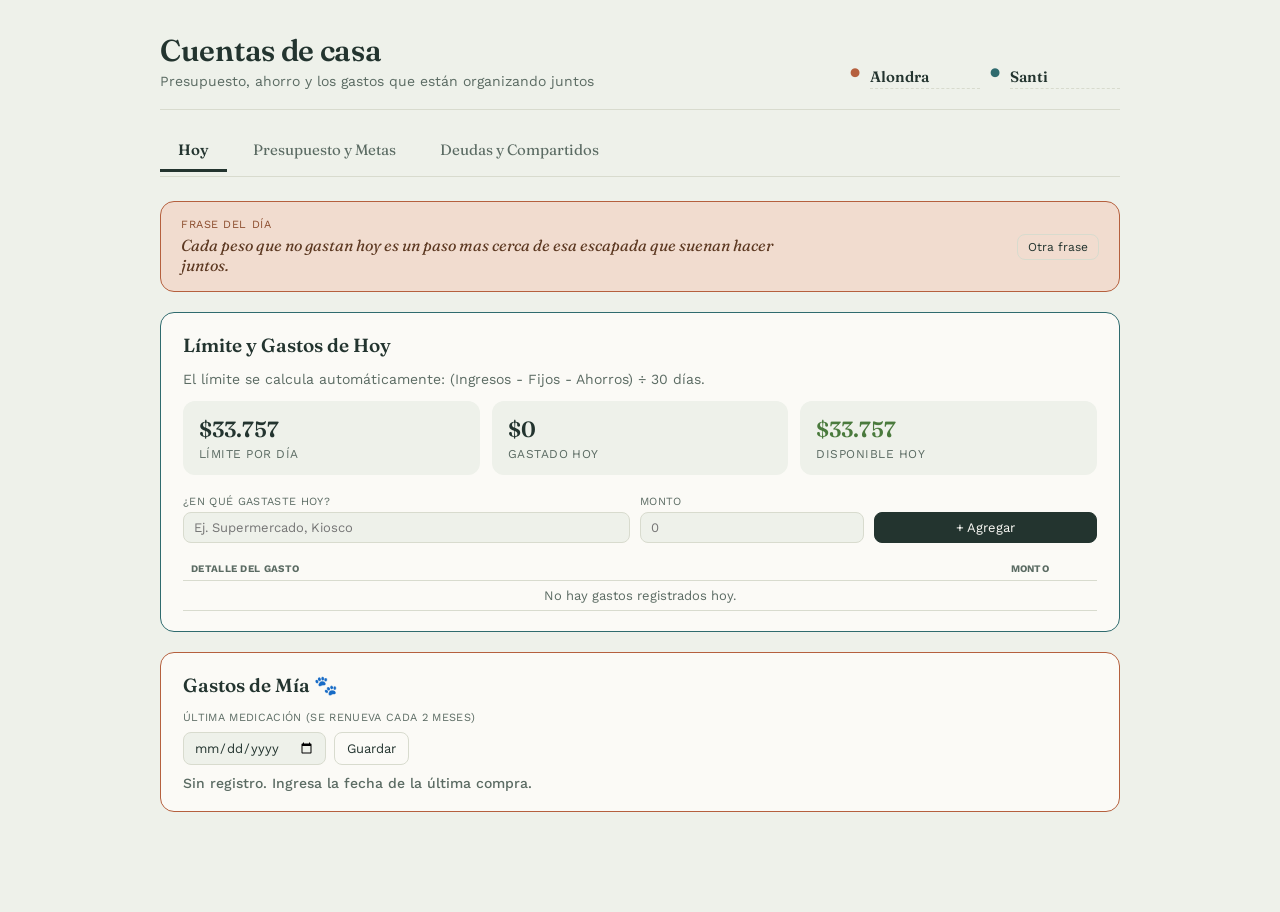
==== commit babcd7c3: "Mejorar diseno pantalla login" ====
--- a/app-compartida.html
+++ b/app-compartida.html
@@ -1,4 +1,4 @@
-<!DOCTYPE html>
+﻿<!DOCTYPE html>
 <html lang="es">
 <head>
 <meta charset="UTF-8">
@@ -891,3 +891,4 @@
 </script>
 </body>
 </html>
+
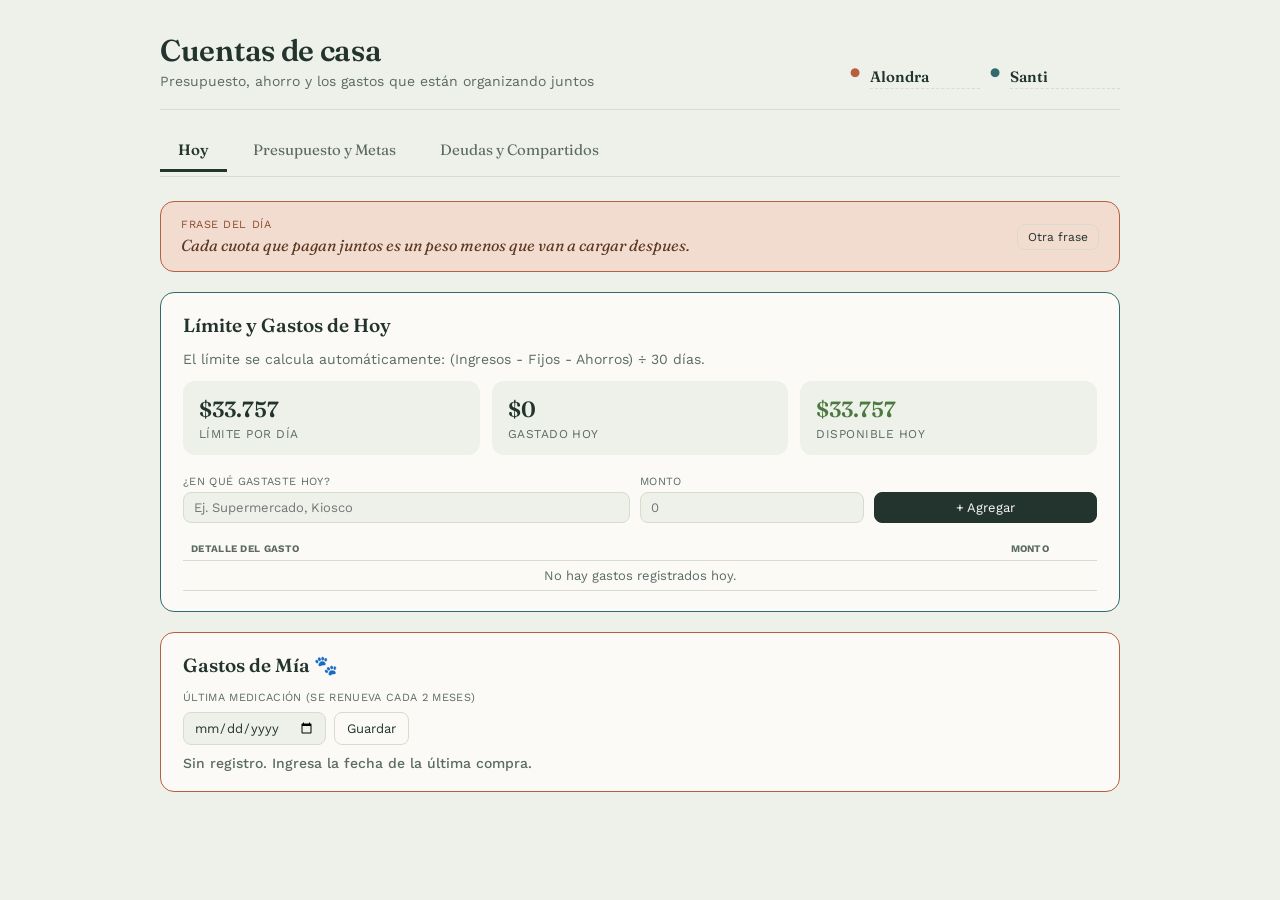
==== commit 5840c38f: "Mejorar diseno de login con gradientes y boton pro" ====
--- a/app-compartida.html
+++ b/app-compartida.html
@@ -892,3 +892,4 @@
 </body>
 </html>
 
+
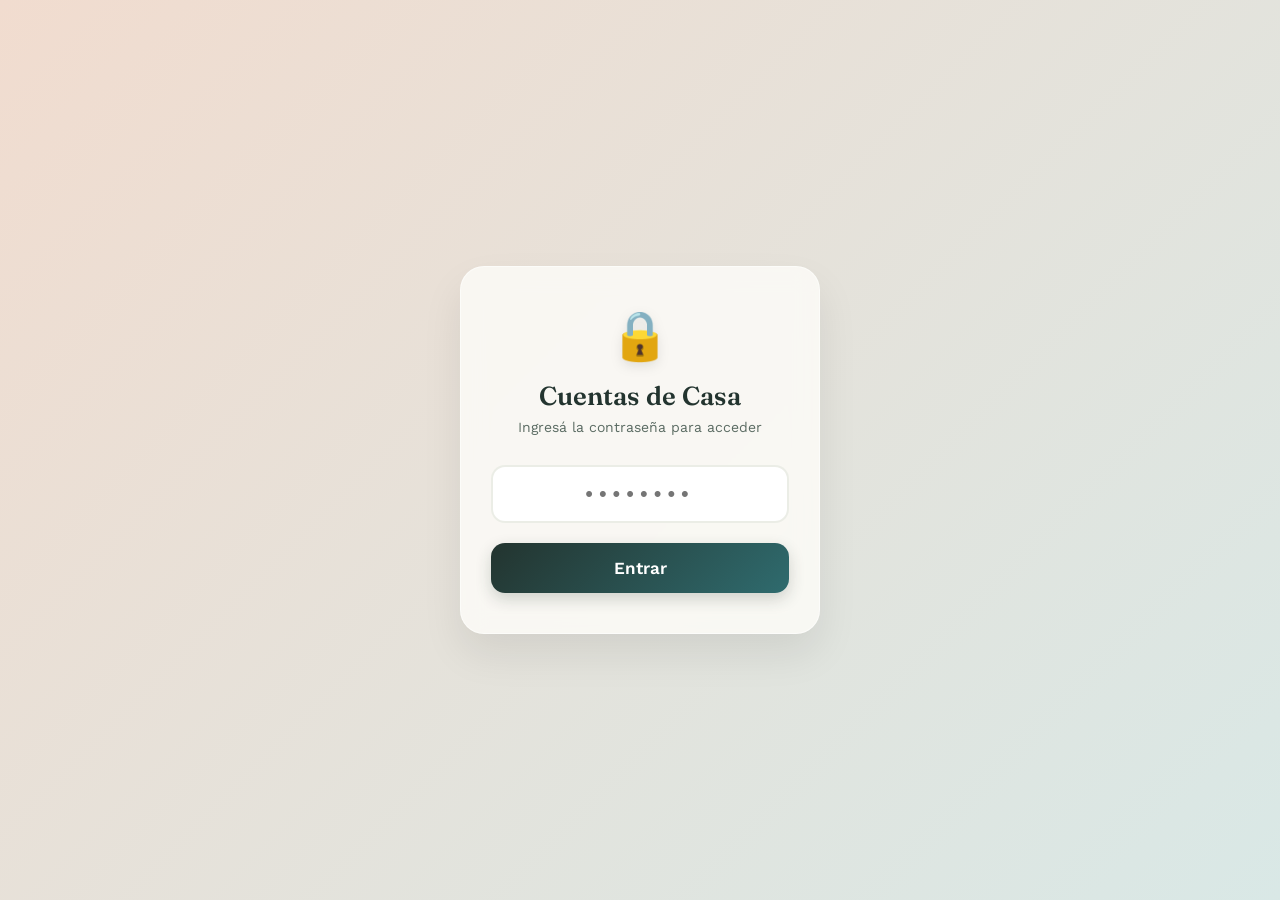
==== commit a07afbd9: "Actualizar archivo todo-en-uno" ====
--- a/app-compartida.html
+++ b/app-compartida.html
@@ -132,17 +132,37 @@
 .text-danger { color: var(--warn) !important; }
 .bg-danger { background-color: var(--warn) !important; }
 
-/* Tabs styling */
-.tabs { display: flex; gap: 8px; margin-bottom: 24px; overflow-x: auto; padding-bottom: 4px; border-bottom: 1px solid var(--line); }
-.tab-btn { background: transparent; border: none; font-family: 'Fraunces', serif; font-size: 15px; color: var(--ink-soft); padding: 10px 18px; cursor: pointer; border-radius: 8px 8px 0 0; transition: all 0.2s; white-space: nowrap; border-bottom: 3px solid transparent; }
-.tab-btn:hover { background: var(--paper); color: var(--ink); }
-.tab-btn.active { color: var(--ink); border-bottom-color: var(--ink); font-weight: 600; }
-.tab-content { display: none; animation: fadeIn 0.3s ease; }
-.tab-content.active { display: block; }
+
+
+#loginScreen { position: fixed; top:0; left:0; width:100%; height:100%; background: linear-gradient(135deg, var(--a-soft) 0%, var(--b-soft) 100%); display: flex; justify-content: center; align-items: center; z-index: 9999; padding: 20px; }
+.login-card { background: rgba(251, 250, 246, 0.9); backdrop-filter: blur(12px); border: 1px solid rgba(255,255,255,0.5); border-radius: 24px; padding: 40px 30px; width: 100%; max-width: 360px; text-align: center; box-shadow: 0 20px 40px rgba(0,0,0,0.08); }
+.login-icon { font-size: 48px; margin-bottom: 16px; filter: drop-shadow(0 4px 6px rgba(0,0,0,0.1)); }
+.login-card h2 { font-size: 26px; margin-bottom: 6px; font-family: 'Fraunces', serif; color: var(--ink); }
+.login-card .sub { margin-bottom: 28px; color: var(--ink-soft); font-size: 14px; line-height: 1.4; }
+.login-card input { width: 100%; font-size: 22px; padding: 14px; border-radius: 14px; text-align: center; letter-spacing: 6px; margin-bottom: 20px; border: 2px solid rgba(216, 219, 206, 0.5); background: #ffffff; transition: all 0.3s ease; box-sizing: border-box; color: var(--ink); font-weight: 500; outline: none; }
+.login-card input:focus { border-color: var(--b); box-shadow: 0 0 0 4px var(--b-soft); transform: translateY(-2px); }
+.login-card button { width: 100%; padding: 15px; font-size: 17px; font-weight: 600; border-radius: 14px; background: linear-gradient(135deg, var(--ink) 0%, var(--b) 100%); color: #ffffff; border: none; cursor: pointer; transition: all 0.3s ease; box-shadow: 0 6px 16px rgba(35, 52, 47, 0.2); }
+.login-card button:hover { transform: translateY(-2px); box-shadow: 0 8px 20px rgba(35, 52, 47, 0.3); }
+.login-card button:active { transform: translateY(1px); }
+#passError { color: var(--warn); margin-top: 16px; font-size: 14px; display: none; font-weight: 500; background: #FDF2F0; padding: 10px; border-radius: 8px; border: 1px solid #FADBD3; }
+#appWrap { display: none; }
+
+
 </style>
 </head>
 <body>
-<div class="wrap">
+<div id="loginScreen">
+  <div class="login-card">
+    <div class="login-icon">🔒</div>
+    <h2>Cuentas de Casa</h2>
+    <div class="sub">Ingresá la contraseña para acceder</div>
+    <input type="password" id="passInput" placeholder="••••••••" onkeypress="if(event.key==='Enter') checkPass()">
+    <button onclick="checkPass()">Entrar</button>
+    <div id="passError">Contraseña incorrecta</div>
+  </div>
+</div>
+
+<div class="wrap" id="appWrap" style="display:none;">
 
 <header>
   <div>
@@ -456,12 +476,14 @@
   }
 }
 
+// Actualizar automáticamente cuando vuelven a abrir la app o cambian de pestaña en el celu
 document.addEventListener("visibilitychange", () => {
     if (document.visibilityState === "visible") {
         loadState();
     }
 });
 
+// Pestañas (Tabs) logic
 window.switchTab = function(tabId) {
   document.querySelectorAll('.tab-content').forEach(el => el.classList.remove('active'));
   document.querySelectorAll('.tab-btn').forEach(el => el.classList.remove('active'));
@@ -509,6 +531,7 @@
     return new Date().toISOString().split('T')[0];
 }
 
+/* ================ GASTOS DIARIOS Y LÍMITE ================ */
 function renderGastosDiarios() {
   const fijos = state.presupuesto.items.filter(i=>i.categoria==='fijo').reduce((s,i)=>s+i.presupuesto,0);
   const ahorro = state.presupuesto.items.filter(i=>i.categoria==='ahorro').reduce((s,i)=>s+i.presupuesto,0);
@@ -566,6 +589,7 @@
   }
 };
 
+/* ================ GASTOS DE MÍA ================ */
 function renderMiaMeds() {
   document.getElementById('miaMedsDate').value = state.miaMedsLastDate;
   const statusEl = document.getElementById('miaMedsStatus');
@@ -594,6 +618,7 @@
   render();
 });
 
+/* ================ GASTOS COMPARTIDOS / PRESUPUESTO ================ */
 function gastoPagado(g){ return (g.pagos||[]).reduce((s,p)=>s+p.monto,0); }
 function gastoPendiente(g){ return Math.max(0, g.monto - gastoPagado(g)); }
 
@@ -779,7 +804,7 @@
   });
   paths += `<circle cx="100" cy="100" r="38" fill="#FBFAF6"/>`;
   svg.innerHTML = paths;
-  document.getElementById('donutLegend').innerHTML = legend.join('');
+  legendEl.innerHTML = legend.join('');
 }
 
 document.getElementById('metaNombre').addEventListener('change', async e=>{ state.meta.nombre = e.target.value; await saveState(); render(); });
@@ -887,9 +912,21 @@
   await saveState(); render();
 };
 
-loadState();
+window.checkPass = function() {
+  const pwd = document.getElementById('passInput').value;
+  if(pwd === 'SantiAlo' || pwd === 'santialo') {
+    document.getElementById('loginScreen').style.display = 'none';
+    document.getElementById('appWrap').style.display = 'block';
+    loadState();
+  } else {
+    document.getElementById('passError').style.display = 'block';
+  }
+};
+
+
 </script>
 </body>
 </html>
 
 
+
